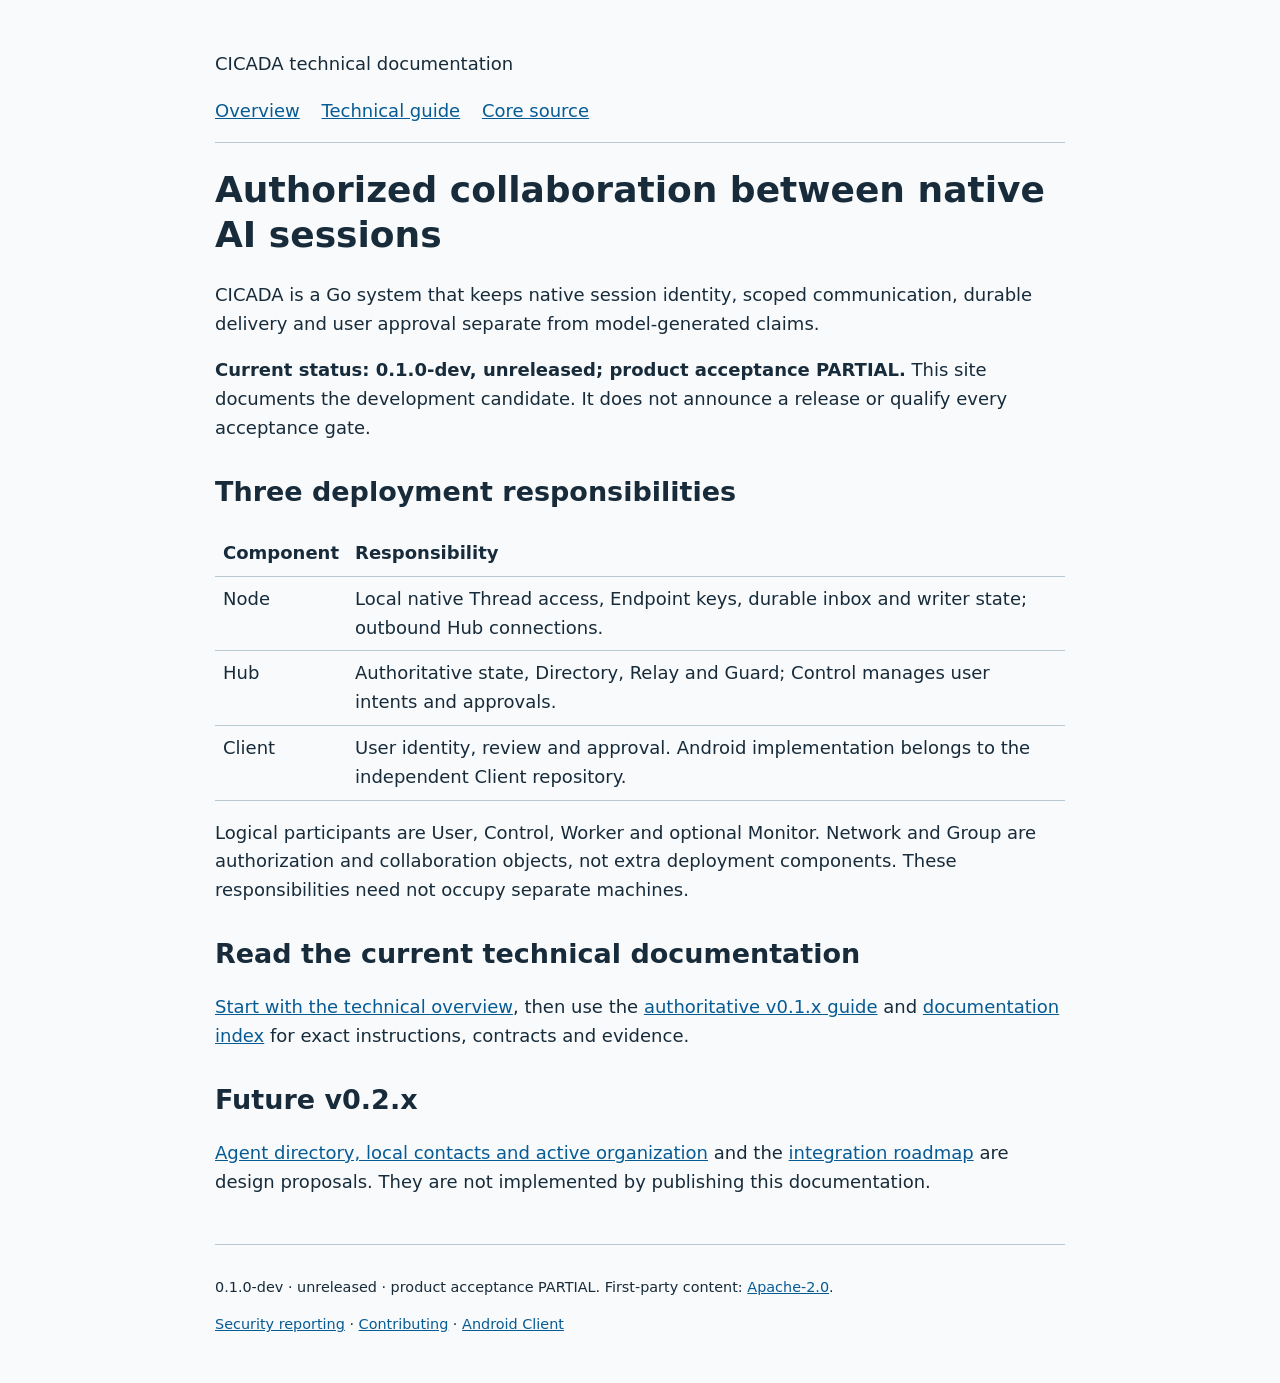
==== index.html @ 88ce9e77 "docs: add lightweight v0.1 technical documentation site" ====
<!doctype html>
<html lang="en">
  <head>
    <meta charset="utf-8">
    <meta name="viewport" content="width=device-width, initial-scale=1">
    <title>Overview · CICADA</title>
    <link rel="stylesheet" href="style.css">
  </head>
  <body>
    <header>
      <p>CICADA technical documentation</p>
      <nav aria-label="Main">
        <a href="index.html">Overview</a>
        <a href="guide.html">Technical guide</a>
        <a href="https://github.com/cicada-fabric/cicada/tree/dev">Core source</a>
      </nav>
    </header>
    <main>
      <h1>Authorized collaboration between native AI sessions</h1>
      <p>CICADA is a Go system that keeps native session identity, scoped communication, durable
        delivery and user approval separate from model-generated claims.</p>
      <p>
      <strong>Current status: 0.1.0-dev, unreleased; product acceptance PARTIAL.</strong> This site
        documents the development candidate. It does not announce a release or qualify every
        acceptance gate.</p>
      <h2>Three deployment responsibilities</h2>
      <table>
        <thead>
          <tr>
            <th>Component</th>
            <th>Responsibility</th>
          </tr>
        </thead>
        <tbody>
          <tr>
            <td>Node</td>
            <td>Local native Thread access, Endpoint keys, durable inbox and writer state; outbound
              Hub connections.</td>
          </tr>
          <tr>
            <td>Hub</td>
            <td>Authoritative state, Directory, Relay and Guard; Control manages user intents and
              approvals.</td>
          </tr>
          <tr>
            <td>Client</td>
            <td>User identity, review and approval. Android implementation belongs to the
              independent Client repository.</td>
          </tr>
        </tbody>
      </table>
      <p>Logical participants are User, Control, Worker and optional Monitor. Network and Group are
        authorization and collaboration objects, not extra deployment components. These
        responsibilities need not occupy separate machines.</p>
      <h2>Read the current technical documentation</h2>
      <p>
      <a href="guide.html">Start with the technical overview</a>, then use the <a
        href="https://github.com/cicada-fabric/cicada/blob/dev/docs/v01-technical-guide.md">authoritative
        v0.1.x guide</a> and <a
        href="https://github.com/cicada-fabric/cicada/blob/dev/docs/README.md">documentation
        index</a> for exact instructions, contracts and evidence.</p>
      <h2>Future v0.2.x</h2>
      <p>
      <a
        href="https://github.com/cicada-fabric/cicada/blob/dev/docs/v02-agent-collaboration-design.md">Agent
        directory, local contacts and active organization</a> and the <a
        href="https://github.com/cicada-fabric/cicada/blob/dev/docs/v02-openai-integration-roadmap.md">integration
        roadmap</a> are design proposals. They are not implemented by publishing this
        documentation.</p>
    </main>
    <footer>
      <p>0.1.0-dev · unreleased · product acceptance PARTIAL. First-party content: <a
        href="LICENSE">Apache-2.0</a>.</p>
      <p>
      <a href="https://github.com/cicada-fabric/cicada/blob/dev/SECURITY.md">Security reporting</a>
        · <a
        href="https://github.com/cicada-fabric/cicada/blob/dev/CONTRIBUTING.md">Contributing</a> ·
        <a href="https://github.com/cicada-fabric/cicada-client">Android Client</a>
      </p>
    </footer>
  </body>
</html>
---- style.css ----
html{color-scheme:light dark}body{font:18px/1.6 system-ui,sans-serif;max-width:850px;margin:0 auto;padding:2rem 1.2rem;color:#172b3a;background:#f8fafb}a{color:#075b94}header{border-bottom:1px solid #b8c9d3;padding-bottom:1rem}nav a{display:inline-block;margin-right:1rem}h1,h2{line-height:1.25}h2{margin-top:2rem}pre{padding:1rem;background:#e7eef2;overflow:auto;font-size:15px}code{font-family:ui-monospace,monospace}table{border-collapse:collapse;width:100%}th,td{text-align:left;vertical-align:top;border-bottom:1px solid #b8c9d3;padding:.5rem}footer{margin-top:3rem;border-top:1px solid #b8c9d3;padding-top:1rem;font-size:.9rem}@media(prefers-color-scheme:dark){body{color:#e2edf4;background:#14212b}a{color:#8bcfff}pre{background:#223743}}
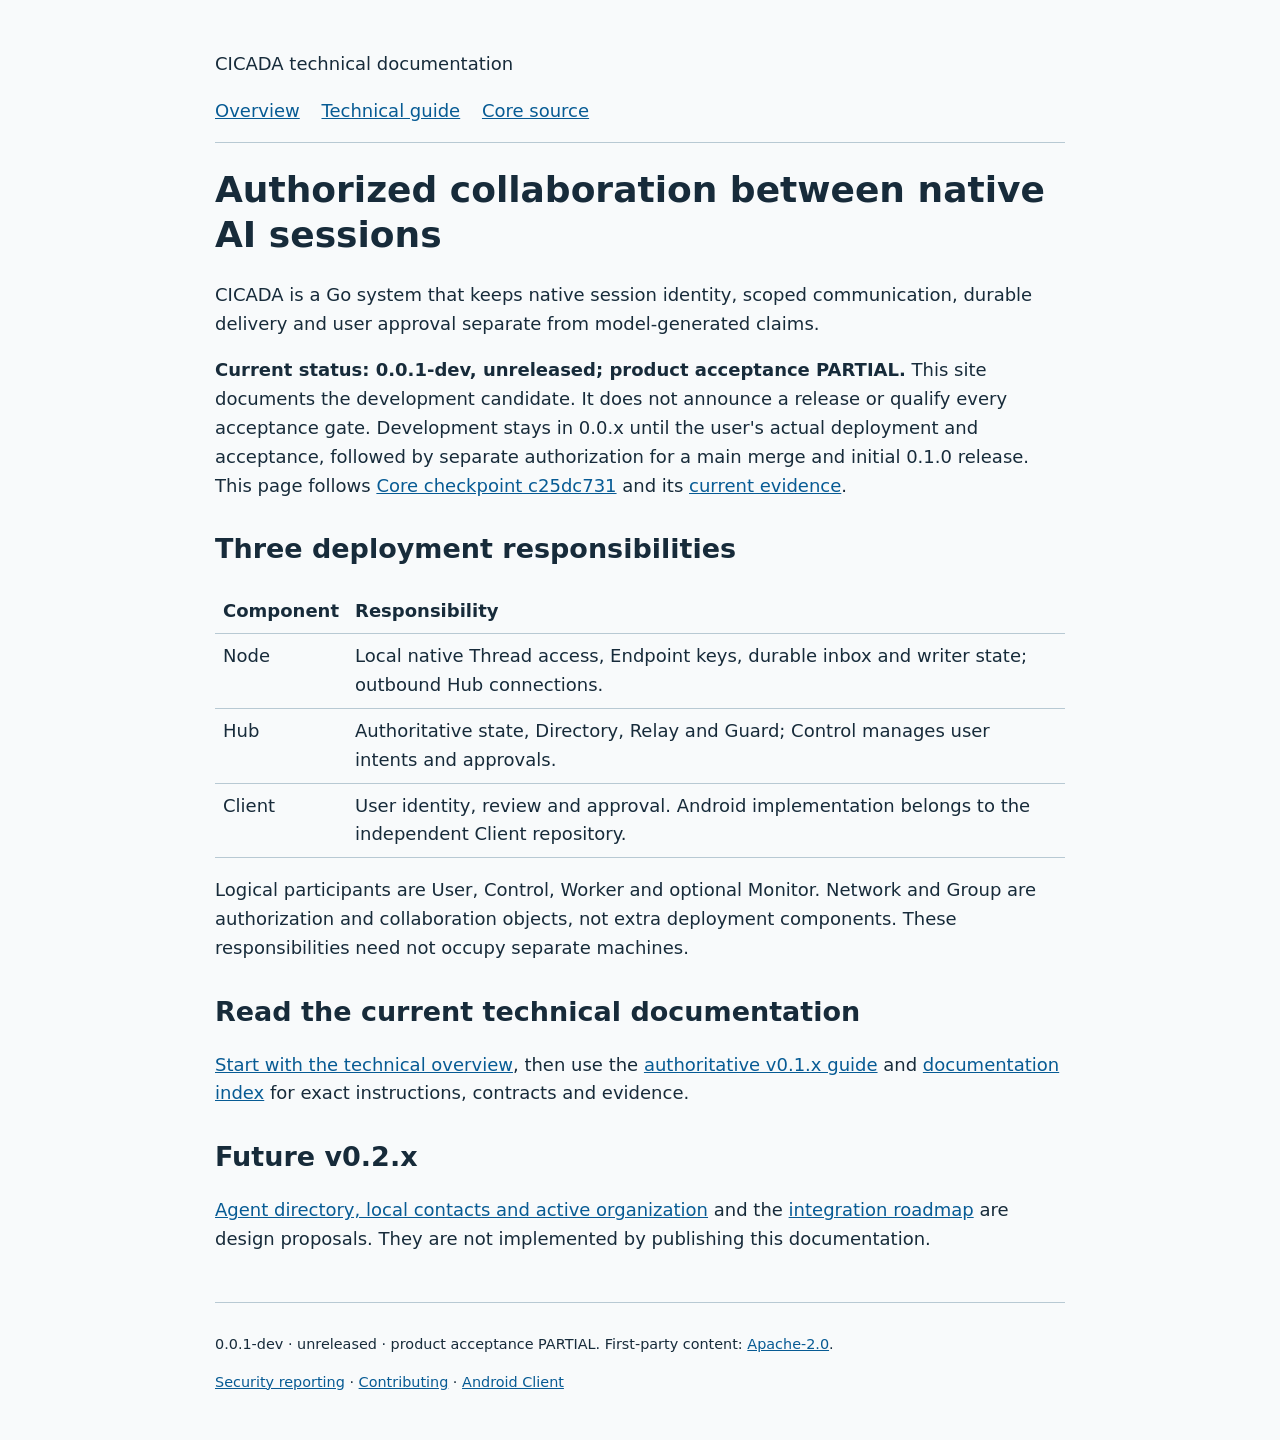
==== commit 618ae916: "docs: align site development status with Core c25dc731" ====
--- a/index.html
+++ b/index.html
@@ -20,9 +20,13 @@
       <p>CICADA is a Go system that keeps native session identity, scoped communication, durable
         delivery and user approval separate from model-generated claims.</p>
       <p>
-      <strong>Current status: 0.1.0-dev, unreleased; product acceptance PARTIAL.</strong> This site
+      <strong>Current status: 0.0.1-dev, unreleased; product acceptance PARTIAL.</strong> This site
         documents the development candidate. It does not announce a release or qualify every
-        acceptance gate.</p>
+        acceptance gate. Development stays in 0.0.x until the user's actual deployment and acceptance, followed
+        by separate authorization for a main merge and initial 0.1.0 release. This page follows
+        <a href="https://github.com/cicada-fabric/cicada/tree/c25dc731b41631993184211b65c8d0df14144c7a">Core
+        checkpoint c25dc731</a> and its
+        <a href="https://github.com/cicada-fabric/cicada/blob/c25dc731b41631993184211b65c8d0df14144c7a/docs/v01-current-closeout-20261009-validation.md#current-20261010">current evidence</a>.</p>
       <h2>Three deployment responsibilities</h2>
       <table>
         <thead>
@@ -69,7 +73,7 @@
         documentation.</p>
     </main>
     <footer>
-      <p>0.1.0-dev · unreleased · product acceptance PARTIAL. First-party content: <a
+      <p>0.0.1-dev · unreleased · product acceptance PARTIAL. First-party content: <a
         href="LICENSE">Apache-2.0</a>.</p>
       <p>
       <a href="https://github.com/cicada-fabric/cicada/blob/dev/SECURITY.md">Security reporting</a>
